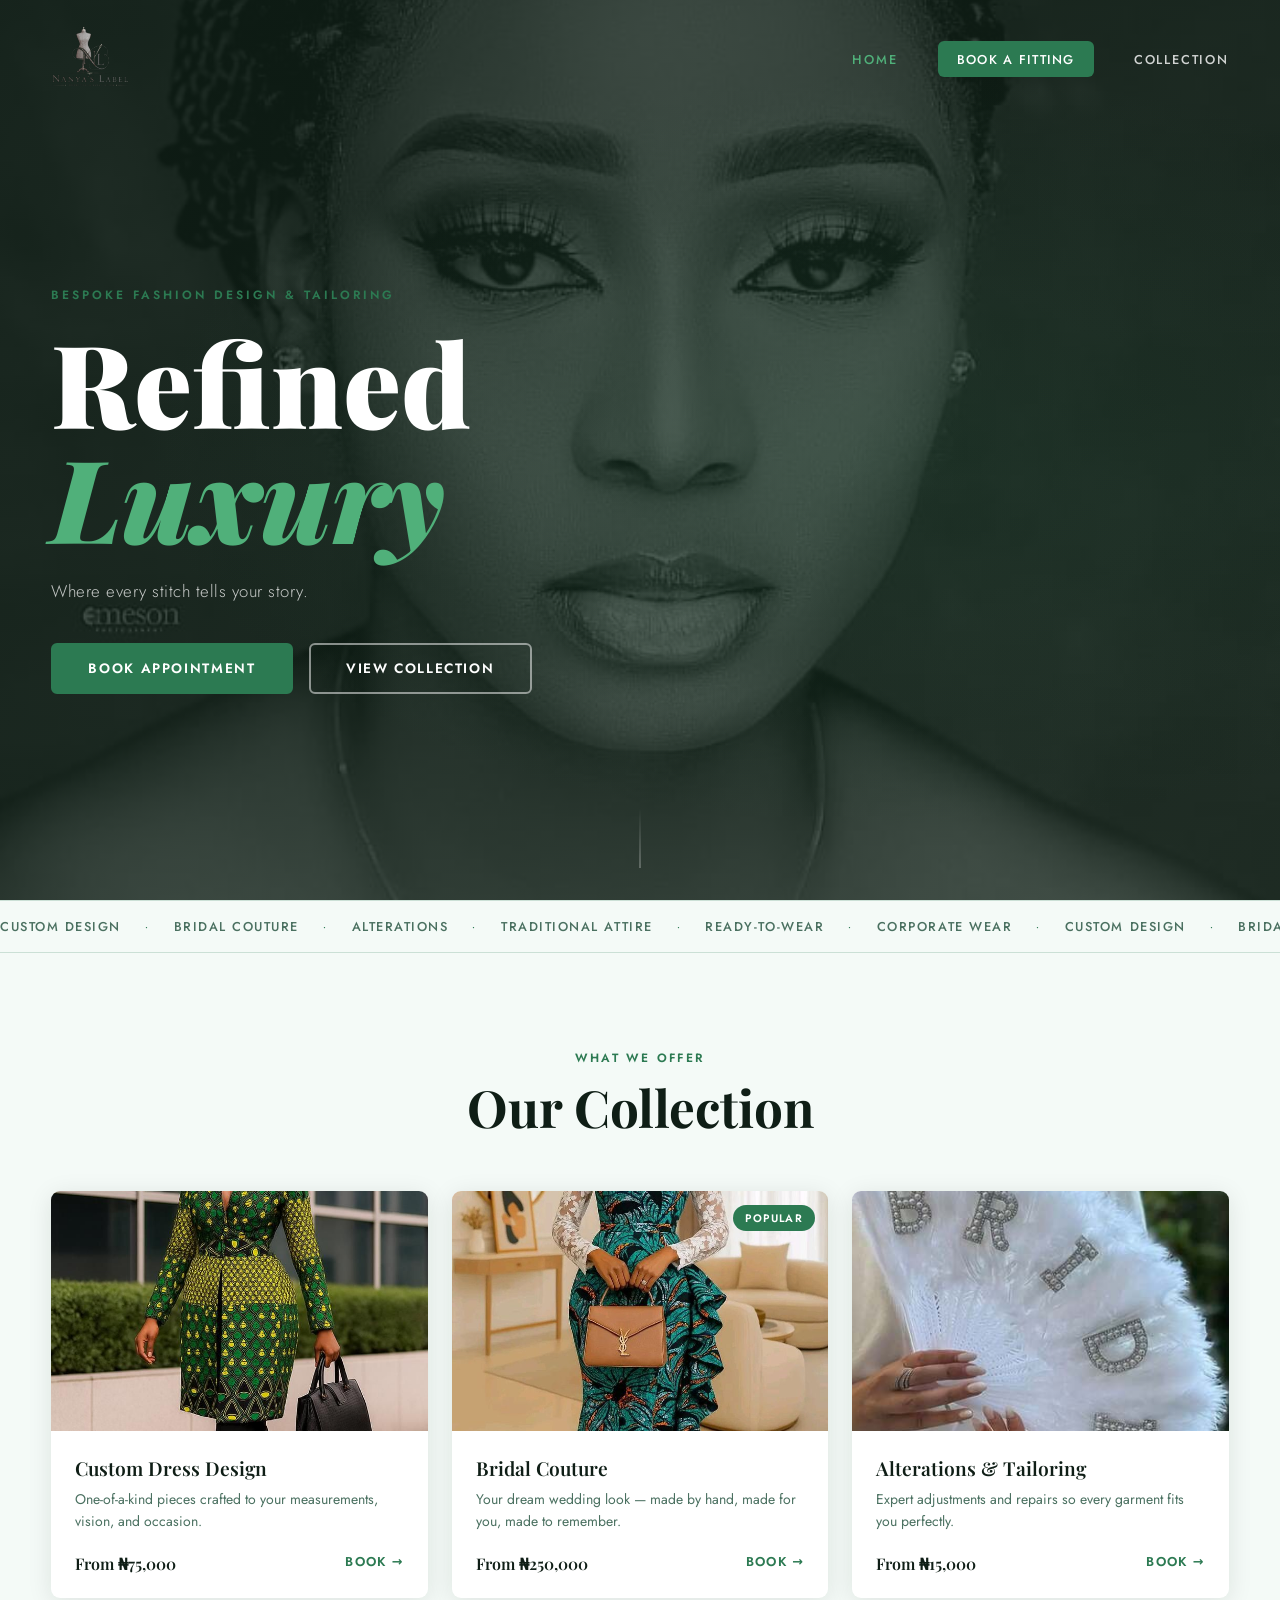
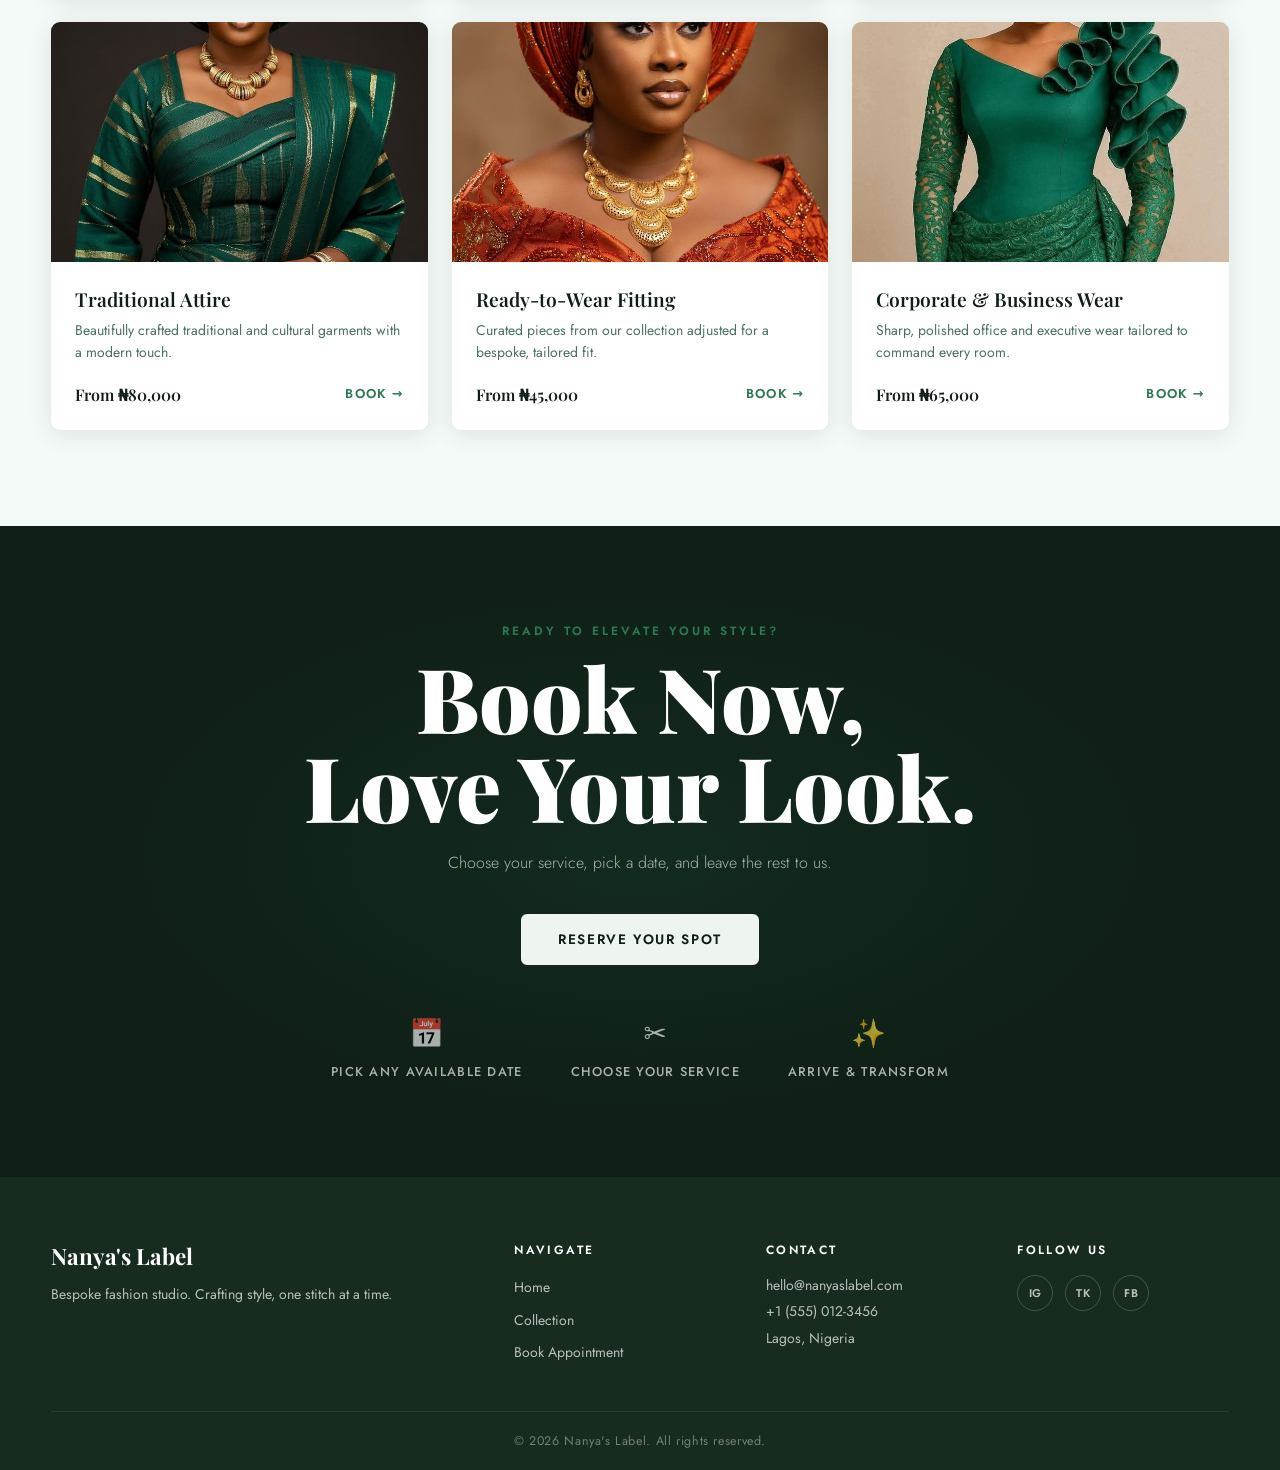
==== frontend/index.html @ 0d831341 "first commit" ====
<!DOCTYPE html>
<html lang="en">
<head>
  <meta charset="UTF-8" />
  <meta name="viewport" content="width=device-width, initial-scale=1.0" />
  <title>Nanya's Label — Refined Luxury</title>
  <link rel="preconnect" href="https://fonts.googleapis.com" />
  <link rel="preconnect" href="https://fonts.gstatic.com" crossorigin />
  <link href="https://fonts.googleapis.com/css2?family=Playfair+Display:ital,wght@0,400;0,600;0,700;0,900;1,400;1,600&family=Jost:wght@300;400;500;600&display=swap" rel="stylesheet" />
  <link rel="stylesheet" href="assets/css/style.css" />
</head>
<body>

  <!-- NAVBAR -->
  <nav class="navbar" id="navbar">
    <div class="nav-container">
      <a href="#home" class="nav-logo"><img src="./assets/white.svg" alt=""></a>
      <button class="nav-toggle" id="navToggle" aria-label="Toggle menu">
        <span></span><span></span><span></span>
      </button>
      <ul class="nav-links" id="navLinks">
        <li><a href="#home" class="nav-link">Home</a></li>
        <li><a href="booking.html" class="nav-link nav-cta">Book A Fitting</a></li>
        <li><a href="#collection" class="nav-link">Collection</a></li>
        <!-- <li><a href="#about" class="nav-link">About</a></li> -->
      </ul>
    </div>
  </nav>

  <!-- HERO -->
  <section class="hero" id="home">
    <div class="hero-overlay"></div>
    <div class="hero-content">
      <p class="hero-eyebrow">Bespoke Fashion Design &amp; Tailoring</p>
      <h1 class="hero-heading">
        Refined<br /><em>Luxury</em>
      </h1>
      <p class="hero-sub">Where every stitch tells your story.</p>
      <div class="hero-actions">
        <a href="booking.html" class="btn btn-primary">Book Appointment</a>
        <a href="#collection" class="btn btn-ghost">View Collection</a>
      </div>
    </div>
    <div class="hero-scroll-hint">
      <span></span>
    </div>
  </section>

  <!-- BEST SELLERS STRIP -->
  <section class="strip">
    <!-- <p class="strip-label">Signature Services</p> -->
    <div class="strip-track">
      <span>Custom Design</span>
      <span class="dot">·</span>
      <span>Bridal Couture</span>
      <span class="dot">·</span>
      <span>Alterations</span>
      <span class="dot">·</span>
      <span>Traditional Attire</span>
      <span class="dot">·</span>
      <span>Ready-to-Wear</span>
      <span class="dot">·</span>
      <span>Corporate Wear</span>
      <span class="dot">·</span>
      <span>Custom Design</span>
      <span class="dot">·</span>
      <span>Bridal Couture</span>
      <span class="dot">·</span>
      <span>Alterations</span>
    </div>
  </section>

  <!-- COLLECTION -->
  <section class="collection" id="collection">
    <div class="container">
      <div class="section-header">
        <p class="section-eyebrow">What We Offer</p>
        <h2 class="section-title">Our Collection</h2>
      </div>
      <div class="collection-grid">

        <article class="service-card">
          <div class="service-card-img" style="background-image: url('./assets/African\ Print\ Longline\ Jacket\ _\ Ankara\ Blazer\,\ Tribal\ Kimono\ Coat.jpg')"></div>
          <div class="service-card-body">
            <h3>Custom Dress Design</h3>
            <p>One-of-a-kind pieces crafted to your measurements, vision, and occasion.</p>
            <div class="service-card-footer">
              <span class="price">From ₦75,000</span>
              <a href="booking.html" class="btn-link">Book →</a>
            </div>
          </div>
        </article>

        <article class="service-card service-card--featured">
          <div class="service-card-img" style="background-image: url('./assets/empress\ fashion\ is\ here\ for\ you\,\ we\ create\ beautiful\ Ankara\ and\ traditional\ attire.jpg')"></div>
          <div class="service-card-badge">Popular</div>
          <div class="service-card-body">
            <h3>Bridal Couture</h3>
            <p>Your dream wedding look — made by hand, made for you, made to remember.</p>
            <div class="service-card-footer">
              <span class="price">From ₦250,000</span>
              <a href="booking.html" class="btn-link">Book →</a>
            </div>
          </div>
        </article>

        <article class="service-card">
          <div class="service-card-img" style="background-image: url('./assets/17403777510bab41fe93fda3cc07fb29b59b26360a_thumbnail_420x.webp')"></div>
          <div class="service-card-body">
            <h3>Alterations &amp; Tailoring</h3>
            <p>Expert adjustments and repairs so every garment fits you perfectly.</p>
            <div class="service-card-footer">
              <span class="price">From ₦15,000</span>
              <a href="booking.html" class="btn-link">Book →</a>
            </div>
          </div>
        </article>

        <article class="service-card">
          <div class="service-card-img" style="background-image: url('./assets/download\ \(15\).jpg')"></div>
          <div class="service-card-body">
            <h3>Traditional Attire</h3>
            <p>Beautifully crafted traditional and cultural garments with a modern touch.</p>
            <div class="service-card-footer">
              <span class="price">From ₦80,000</span>
              <a href="booking.html" class="btn-link">Book →</a>
            </div>
          </div>
        </article>

        <article class="service-card">
          <div class="service-card-img" style="background-image: url('./assets/download\ \(16\).jpg')"></div>
          <div class="service-card-body">
            <h3>Ready-to-Wear Fitting</h3>
            <p>Curated pieces from our collection adjusted for a bespoke, tailored fit.</p>
            <div class="service-card-footer">
              <span class="price">From ₦45,000</span>
              <a href="booking.html" class="btn-link">Book →</a>
            </div>
          </div>
        </article>

        <article class="service-card">
          <div class="service-card-img" style="background-image: url('./assets/download\ \(14\).jpg')"></div>
          <div class="service-card-body">
            <h3>Corporate &amp; Business Wear</h3>
            <p>Sharp, polished office and executive wear tailored to command every room.</p>
            <div class="service-card-footer">
              <span class="price">From ₦65,000</span>
              <a href="booking.html" class="btn-link">Book →</a>
            </div>
          </div>
        </article>

      </div>
    </div>
  </section>

  <!-- CRAFT BANNER -->
  <!-- <section class="banner-pure">
    <div class="banner-pure-inner">
      <p class="banner-pure-eyebrow">Bespoke · Handcrafted</p>
      <h2 class="banner-pure-title">Pure Craft</h2>
      <a href="booking.html" class="btn btn-dark">Book Your Fitting</a>
    </div>
  </section> -->

  <!-- ABOUT -->
  <!-- <section class="about" id="about">
    <div class="about-media">
      <div class="about-img about-img--top" style="background-image: url('https://images.unsplash.com/photo-1503342217505-b0a15ec3261c?w=700&q=80')"></div>
      <div class="about-img about-img--bottom" style="background-image: url('https://images.unsplash.com/photo-1452452787671-6c3db02bef11?w=700&q=80')"></div>
    </div>
    <div class="about-text">
      <p class="section-eyebrow">Our Mission</p>
      <h2 class="about-heading">Crafted with<br /><em>care &amp; intention.</em></h2>
      <p class="about-body">
        At Nanya's Label, we believe every client deserves a look that feels as powerful as it appears.
        We specialise in bespoke fashion design, tailoring, and alterations — built around your
        body, lifestyle, and unique vision.
      </p>
      <p class="about-body">
        Every appointment is a personal consultation. No rush, no shortcuts — just beautiful garments and
        a creative space where your style comes to life.
      </p>
      <a href="booking.html" class="btn btn-primary">Book an Appointment</a>
    </div>
  </section> -->

  <!-- BOOKING CTA -->
  <section class="cta-booking">
    <div class="cta-booking-inner">
      <p class="cta-booking-eyebrow">Ready to Elevate Your Style?</p>
      <h2 class="cta-booking-title">
        Book Now,<br />Love Your Look.
      </h2>
      <p class="cta-booking-sub">Choose your service, pick a date, and leave the rest to us.</p>
      <a href="booking.html" class="btn btn-light">Reserve Your Spot</a>
      <div class="cta-booking-perks">
        <div class="perk">
          <div class="perk-icon">📅</div>
          <p>Pick any available date</p>
        </div>
        <div class="perk">
          <div class="perk-icon">✂️</div>
          <p>Choose your service</p>
        </div>
        <div class="perk">
          <div class="perk-icon">✨</div>
          <p>Arrive &amp; transform</p>
        </div>
      </div>
    </div>
  </section>

  <!-- FOOTER -->
  <footer class="footer">
    <div class="footer-inner container">
      <div class="footer-brand">
        <span class="footer-logo">Nanya's Label</span>
        <p>Bespoke fashion studio. Crafting style, one stitch at a time.</p>
      </div>
      <div class="footer-links">
        <h4>Navigate</h4>
        <ul>
          <li><a href="#home">Home</a></li>
          <li><a href="#collection">Collection</a></li>
          <!-- <li><a href="#about">About</a></li> -->
          <li><a href="booking.html">Book Appointment</a></li>
        </ul>
      </div>
      <div class="footer-contact">
        <h4>Contact</h4>
        <p>hello@nanyaslabel.com</p>
        <p>+1 (555) 012-3456</p>
        <p>Lagos, Nigeria</p>
      </div>
      <div class="footer-social">
        <h4>Follow Us</h4>
        <div class="social-links">
          <a href="#" aria-label="Instagram">IG</a>
          <a href="#" aria-label="TikTok">TK</a>
          <a href="#" aria-label="Facebook">FB</a>
        </div>
      </div>
    </div>
    <div class="footer-bottom">
      <p>&copy; 2026 Nanya's Label. All rights reserved.</p>
    </div>
  </footer>

  <script src="assets/js/main.js"></script>
</body>
</html>
---- frontend/assets/css/style.css ----
/* =============================================
   NANYA'S LABEL — Core Styles
   ============================================= */

/* --- RESET & BASE --- */
*, *::before, *::after { box-sizing: border-box; margin: 0; padding: 0; }

:root {
  --clr-dark:    #0F1E16;
  --clr-dark2:   #172B1F;
  --clr-tan:     #2C7A52;
  --clr-tan-lt:  #50B07A;
  --clr-cream:   #EEF5F1;
  --clr-cream2:  #F4FAF7;
  --clr-white:   #FFFFFF;
  --clr-mid:     #1B5E37;
  --clr-text:    #12201A;
  --clr-muted:   #4A7060;

  --ff-display: 'Playfair Display', Georgia, serif;
  --ff-body:    'Jost', system-ui, sans-serif;

  --ease-out: cubic-bezier(0.22, 1, 0.36, 1);
  --radius:   6px;
  --shadow:   0 4px 24px rgba(15,30,22,.10);
  --shadow-lg:0 12px 48px rgba(15,30,22,.16);
}

html { scroll-behavior: smooth; }

body {
  font-family: var(--ff-body);
  font-weight: 400;
  color: var(--clr-text);
  background: var(--clr-white);
  -webkit-font-smoothing: antialiased;
  overflow-x: hidden;
}

img { display: block; max-width: 100%; }

a { text-decoration: none; color: inherit; }

ul { list-style: none; }

.container {
  width: min(1200px, 92vw);
  margin-inline: auto;
}

/* --- BUTTONS --- */
.btn {
  display: inline-flex;
  align-items: center;
  gap: .5rem;
  padding: .85rem 2.2rem;
  border-radius: var(--radius);
  font-family: var(--ff-body);
  font-size: .85rem;
  font-weight: 600;
  letter-spacing: .12em;
  text-transform: uppercase;
  cursor: pointer;
  border: 2px solid transparent;
  transition: transform .2s var(--ease-out), background .2s, color .2s, border-color .2s, box-shadow .2s;
}
.btn:hover { transform: translateY(-2px); }
.btn:active { transform: translateY(0); }

.btn-primary {
  background: var(--clr-tan);
  color: var(--clr-white);
  border-color: var(--clr-tan);
}
.btn-primary:hover {
  background: var(--clr-mid);
  border-color: var(--clr-mid);
  box-shadow: 0 6px 20px rgba(44,122,82,.35);
}

.btn-ghost {
  background: transparent;
  color: var(--clr-white);
  border-color: rgba(255,255,255,.5);
}
.btn-ghost:hover {
  border-color: var(--clr-white);
  background: rgba(255,255,255,.1);
}

.btn-dark {
  background: var(--clr-dark);
  color: var(--clr-white);
  border-color: var(--clr-dark);
}
.btn-dark:hover {
  background: var(--clr-dark2);
  box-shadow: 0 6px 20px rgba(15,30,22,.35);
}

.btn-light {
  background: var(--clr-cream);
  color: var(--clr-dark);
  border-color: var(--clr-cream);
}
.btn-light:hover {
  background: var(--clr-white);
  box-shadow: 0 6px 20px rgba(255,255,255,.2);
}

.btn-link {
  font-size: .8rem;
  font-weight: 600;
  letter-spacing: .1em;
  text-transform: uppercase;
  color: var(--clr-tan);
  border-bottom: 1px solid transparent;
  transition: border-color .2s, color .2s;
  padding-bottom: 2px;
}
.btn-link:hover { border-color: var(--clr-tan); color: var(--clr-mid); }

/* --- TYPE HELPERS --- */
.section-eyebrow {
  font-family: var(--ff-body);
  font-size: .75rem;
  font-weight: 600;
  letter-spacing: .2em;
  text-transform: uppercase;
  color: var(--clr-tan);
  margin-bottom: .75rem;
}

.section-title {
  font-family: var(--ff-display);
  font-size: clamp(2.2rem, 4vw, 3.2rem);
  font-weight: 700;
  line-height: 1.1;
  color: var(--clr-dark);
}

.section-title em, h2 em {
  font-style: italic;
  color: var(--clr-tan);
}

/* =============================================
   NAVBAR
   ============================================= */
.navbar {
  position: fixed;
  top: 0; left: 0; right: 0;
  z-index: 1000;
  padding: 1.2rem 0;
  transition: background .35s var(--ease-out), box-shadow .35s var(--ease-out), padding .35s var(--ease-out);
}

.navbar--scrolled, .navbar--solid {
  background: var(--clr-dark);
  box-shadow: 0 2px 20px rgba(15,30,22,.25);
  padding: .85rem 0;
}

.nav-container {
  width: min(1200px, 92vw);
  margin-inline: auto;
  display: flex;
  align-items: center;
  justify-content: space-between;
  gap: 2rem;
}

.nav-logo {
  display: inline-flex;
  align-items: center;
  flex-shrink: 0;
  line-height: 0;
}
.nav-logo img {
  height: 78px;
  width: auto;
  display: block;
}

.nav-links {
  display: flex;
  align-items: center;
  gap: 2.5rem;
}

.nav-link {
  font-size: .8rem;
  font-weight: 500;
  letter-spacing: .14em;
  text-transform: uppercase;
  color: rgba(255,255,255,.8);
  transition: color .2s;
  position: relative;
}
.nav-link::after {
  content: '';
  position: absolute;
  bottom: -4px; left: 0;
  width: 0; height: 1px;
  background: var(--clr-tan);
  transition: width .3s var(--ease-out);
}
.nav-link:hover { color: var(--clr-white); }
.nav-link:hover::after { width: 100%; }

.nav-cta {
  background: var(--clr-tan);
  color: var(--clr-white) !important;
  padding: .55rem 1.2rem;
  border-radius: var(--radius);
  letter-spacing: .1em;
}
.nav-cta::after { display: none; }
.nav-cta:hover { background: var(--clr-mid); }
.nav-cta.active { background: var(--clr-mid); }

.nav-toggle {
  display: none;
  flex-direction: column;
  gap: 5px;
  background: none;
  border: none;
  cursor: pointer;
  padding: 4px;
}
.nav-toggle span {
  display: block;
  width: 22px; height: 2px;
  background: var(--clr-white);
  border-radius: 2px;
  transition: transform .3s, opacity .3s;
}

/* =============================================
   HERO
   ============================================= */
.hero {
  position: relative;
  min-height: 100svh;
  display: flex;
  align-items: center;
  background:
    linear-gradient(135deg, rgba(15,30,22,.88) 0%, rgba(23,43,31,.65) 100%),
    url('../1000242530.jpg') center/cover no-repeat;

  background-attachment: fixed;
  padding-top: 80px;
  overflow: hidden;
}

.hero-overlay {
  position: absolute;
  inset: 0;
  background: radial-gradient(ellipse at 70% 50%, rgba(44,122,82,.10) 0%, transparent 60%);
  pointer-events: none;
}

.hero-content {
  position: relative;
  z-index: 2;
  max-width: 700px;
  padding: 0 max(4vw, 1.5rem);
  animation: fadeUp .9s var(--ease-out) both;
}

.hero-eyebrow {
  font-size: .75rem;
  font-weight: 600;
  letter-spacing: .25em;
  text-transform: uppercase;
  color: var(--clr-tan);
  margin-bottom: 1.25rem;
}

.hero-heading {
  font-family: var(--ff-display);
  font-size: clamp(3.5rem, 9vw, 7.5rem);
  font-weight: 900;
  line-height: 1;
  color: var(--clr-white);
  margin-bottom: 1.5rem;
}
.hero-heading em {
  font-style: italic;
  color: var(--clr-tan-lt);
}

.hero-sub {
  font-size: 1.05rem;
  color: rgba(255,255,255,.75);
  margin-bottom: 2.5rem;
  font-weight: 300;
  letter-spacing: .03em;
}

.hero-actions {
  display: flex;
  flex-wrap: wrap;
  gap: 1rem;
  align-items: center;
}

.hero-scroll-hint {
  position: absolute;
  bottom: 2rem; left: 50%;
  transform: translateX(-50%);
  z-index: 2;
}
.hero-scroll-hint span {
  display: block;
  width: 1px; height: 60px;
  background: linear-gradient(to bottom, transparent, rgba(255,255,255,.5));
  margin-inline: auto;
  animation: scrollLine 2s ease-in-out infinite;
}

/* =============================================
   MARQUEE STRIP
   ============================================= */
.strip {
  background: var(--clr-cream2);
  border-top: 1px solid rgba(44,122,82,.2);
  border-bottom: 1px solid rgba(44,122,82,.2);
  padding: 1rem 0;
  overflow: hidden;
  display: flex;
  align-items: center;
  gap: 2rem;
}
.strip-label {
  font-size: .7rem;
  font-weight: 600;
  letter-spacing: .2em;
  text-transform: uppercase;
  color: var(--clr-muted);
  white-space: nowrap;
  padding: 0 1.5rem;
  flex-shrink: 0;
  border-right: 1px solid rgba(44,122,82,.3);
}
.strip-track {
  display: flex;
  gap: 1.5rem;
  align-items: center;
  animation: marquee 20s linear infinite;
  font-size: .8rem;
  font-weight: 500;
  letter-spacing: .12em;
  text-transform: uppercase;
  color: var(--clr-muted);
  white-space: nowrap;
}
.strip-track .dot { color: var(--clr-tan); font-size: .6rem; }

/* =============================================
   COLLECTION
   ============================================= */
.collection {
  background: var(--clr-cream2);
  padding: 6rem 0;
}

.section-header {
  text-align: center;
  margin-bottom: 3.5rem;
}

.collection-grid {
  display: grid;
  grid-template-columns: repeat(auto-fill, minmax(300px, 1fr));
  gap: 1.5rem;
}

.service-card {
  background: var(--clr-white);
  border-radius: calc(var(--radius) * 1.5);
  overflow: hidden;
  box-shadow: var(--shadow);
  transition: transform .35s var(--ease-out), box-shadow .35s var(--ease-out);
  position: relative;
}
.service-card:hover {
  transform: translateY(-6px);
  box-shadow: var(--shadow-lg);
}

.service-card-img {
  height: 240px;
  background-size: cover;
  background-position: center;
  transition: transform .6s var(--ease-out);
}
.service-card:hover .service-card-img { transform: scale(1.04); }

.service-card-badge {
  position: absolute;
  top: .85rem; right: .85rem;
  background: var(--clr-tan);
  color: var(--clr-white);
  font-size: .68rem;
  font-weight: 600;
  letter-spacing: .1em;
  text-transform: uppercase;
  padding: .3rem .75rem;
  border-radius: 100px;
}

.service-card-body {
  padding: 1.5rem;
}
.service-card-body h3 {
  font-family: var(--ff-display);
  font-size: 1.2rem;
  font-weight: 600;
  margin-bottom: .4rem;
  color: var(--clr-dark);
}
.service-card-body p {
  font-size: .875rem;
  color: var(--clr-muted);
  line-height: 1.6;
  margin-bottom: 1.25rem;
}
.service-card-footer {
  display: flex;
  align-items: center;
  justify-content: space-between;
}
.price {
  font-family: var(--ff-display);
  font-size: 1rem;
  font-weight: 600;
  color: var(--clr-dark);
}

/* =============================================
   CRAFT BANNER
   ============================================= */
.banner-pure {
  background:
    linear-gradient(rgba(44,122,82,.88), rgba(44,122,82,.88)),
    url('https://images.unsplash.com/photo-1590736969955-71cc94901144?w=1600&q=80') center/cover no-repeat;
  padding: 6rem 2rem;
  text-align: center;
}
.banner-pure-eyebrow {
  font-size: .7rem;
  font-weight: 600;
  letter-spacing: .3em;
  text-transform: uppercase;
  color: rgba(255,255,255,.8);
  margin-bottom: 1rem;
}
.banner-pure-title {
  font-family: var(--ff-display);
  font-size: clamp(3.5rem, 8vw, 6.5rem);
  font-weight: 900;
  color: var(--clr-white);
  line-height: 1;
  margin-bottom: 2rem;
}

/* =============================================
   ABOUT
   ============================================= */
.about {
  display: grid;
  grid-template-columns: 1fr 1fr;
  min-height: 600px;
}

.about-media {
  display: grid;
  grid-template-columns: 1fr 1fr;
  grid-template-rows: 55% 45%;
  gap: .5rem;
  overflow: hidden;
  min-height: 480px;
}
.about-img {
  background-size: cover;
  background-position: center;
  transition: transform .6s var(--ease-out);
}
.about-img:hover { transform: scale(1.03); }
.about-img--top { grid-column: 1 / 3; }

.about-text {
  background: var(--clr-cream);
  padding: 5rem 4rem;
  display: flex;
  flex-direction: column;
  justify-content: center;
}
.about-heading {
  font-family: var(--ff-display);
  font-size: clamp(2rem, 3.5vw, 2.8rem);
  font-weight: 700;
  line-height: 1.2;
  color: var(--clr-dark);
  margin-bottom: 1.75rem;
}
.about-body {
  font-size: .95rem;
  line-height: 1.8;
  color: var(--clr-muted);
  margin-bottom: 1rem;
}
.about-body:last-of-type { margin-bottom: 2rem; }

/* =============================================
   BOOKING CTA
   ============================================= */
.cta-booking {
  background: var(--clr-dark);
  padding: 6rem 2rem;
  text-align: center;
  position: relative;
  overflow: hidden;
}
.cta-booking::before {
  content: '';
  position: absolute;
  inset: 0;
  background: radial-gradient(ellipse at center, rgba(44,122,82,.14) 0%, transparent 65%);
  pointer-events: none;
}
.cta-booking-inner { position: relative; z-index: 1; }
.cta-booking-eyebrow {
  font-size: .75rem;
  font-weight: 600;
  letter-spacing: .25em;
  text-transform: uppercase;
  color: var(--clr-tan);
  margin-bottom: .75rem;
}
.cta-booking-title {
  font-family: var(--ff-display);
  font-size: clamp(3rem, 7vw, 6rem);
  font-weight: 900;
  line-height: 1;
  color: var(--clr-white);
  margin-bottom: 1.25rem;
}
.cta-booking-sub {
  font-size: 1rem;
  color: rgba(255,255,255,.65);
  margin-bottom: 2.5rem;
  font-weight: 300;
}
.cta-booking-perks {
  display: flex;
  justify-content: center;
  gap: 3rem;
  margin-top: 3rem;
  flex-wrap: wrap;
}
.perk {
  text-align: center;
  color: rgba(255,255,255,.65);
}
.perk-icon {
  font-size: 1.75rem;
  margin-bottom: .5rem;
}
.perk p {
  font-size: .8rem;
  letter-spacing: .1em;
  text-transform: uppercase;
  font-weight: 500;
}

/* =============================================
   FOOTER
   ============================================= */
.footer {
  background: var(--clr-dark2);
  color: rgba(255,255,255,.7);
  padding-top: 4rem;
}
.footer-inner {
  display: grid;
  grid-template-columns: 2fr 1fr 1fr 1fr;
  gap: 2.5rem;
  padding-bottom: 3rem;
  border-bottom: 1px solid rgba(255,255,255,.08);
}
.footer-logo {
  display: block;
  font-family: var(--ff-display);
  font-size: 1.4rem;
  font-weight: 700;
  color: var(--clr-white);
  margin-bottom: .75rem;
}
.footer-brand p { font-size: .875rem; line-height: 1.7; }
.footer h4 {
  font-family: var(--ff-body);
  font-size: .75rem;
  font-weight: 600;
  letter-spacing: .2em;
  text-transform: uppercase;
  color: var(--clr-white);
  margin-bottom: 1rem;
}
.footer-links ul { display: flex; flex-direction: column; gap: .6rem; }
.footer-links a, .footer-contact p {
  font-size: .875rem;
  transition: color .2s;
}
.footer-links a:hover { color: var(--clr-tan); }
.footer-contact p { margin-bottom: .4rem; }
.social-links { display: flex; gap: .75rem; }
.social-links a {
  width: 36px; height: 36px;
  border: 1px solid rgba(255,255,255,.2);
  border-radius: 50%;
  display: flex;
  align-items: center;
  justify-content: center;
  font-size: .7rem;
  font-weight: 600;
  letter-spacing: .05em;
  color: rgba(255,255,255,.7);
  transition: border-color .2s, color .2s, background .2s;
}
.social-links a:hover {
  border-color: var(--clr-tan);
  color: var(--clr-tan);
}
.footer-bottom {
  padding: 1.25rem max(4vw, 1.5rem);
  text-align: center;
  font-size: .78rem;
  color: rgba(255,255,255,.4);
  letter-spacing: .05em;
}

/* =============================================
   ANIMATIONS
   ============================================= */
@keyframes fadeUp {
  from { opacity: 0; transform: translateY(30px); }
  to   { opacity: 1; transform: translateY(0); }
}
@keyframes marquee {
  from { transform: translateX(0); }
  to   { transform: translateX(-50%); }
}
@keyframes scrollLine {
  0%, 100% { opacity: 0; transform: scaleY(0); transform-origin: top; }
  50%       { opacity: 1; transform: scaleY(1); transform-origin: top; }
}
@keyframes spin {
  to { transform: rotate(360deg); }
}

/* INTERSECTION OBSERVER animations */
.reveal {
  opacity: 0;
  transform: translateY(24px);
  transition: opacity .7s var(--ease-out), transform .7s var(--ease-out);
}
.reveal.visible {
  opacity: 1;
  transform: translateY(0);
}
.reveal-delay-1 { transition-delay: .1s; }
.reveal-delay-2 { transition-delay: .2s; }
.reveal-delay-3 { transition-delay: .3s; }

/* =============================================
   RESPONSIVE
   ============================================= */

/* -- Large tablet (≤ 1024px): compress nav gap --- */
@media (max-width: 1024px) {
  .nav-links { gap: 1.75rem; }

  .collection-grid {
    grid-template-columns: repeat(auto-fill, minmax(260px, 1fr));
  }

  .footer-inner {
    grid-template-columns: 1.5fr 1fr 1fr 1fr;
    gap: 2rem;
  }
}

/* -- Tablet (≤ 900px): stack about, 2-col footer --- */
@media (max-width: 900px) {
  .about {
    grid-template-columns: 1fr;
  }
  .about-media {
    height: 380px;
    grid-template-rows: 3fr 2fr;
  }
  .about-text {
    padding: 3.5rem 2.5rem;
  }
  .footer-inner {
    grid-template-columns: 1fr 1fr;
    gap: 2rem;
  }
}

/* -- Mobile nav breakpoint (≤ 768px): hamburger, single-col layouts --- */
@media (max-width: 768px) {
  /* Hamburger nav */
  .nav-links {
    display: none;
    position: fixed;
    top: 0; left: 0; right: 0; bottom: 0;
    background: var(--clr-dark);
    flex-direction: column;
    align-items: flex-start;
    justify-content: center;
    padding: 2rem 2.5rem;
    gap: 2rem;
    z-index: 999;
  }
  .nav-links.open { display: flex; }
  .nav-link { font-size: 1.1rem; letter-spacing: .1em; }
  .nav-cta { font-size: 1rem; padding: .75rem 1.5rem; }
  .nav-toggle { display: flex; z-index: 1000; position: relative; }

  /* Disable parallax — broken on iOS */
  .hero { background-attachment: scroll; }

  /* Hero */
  .hero-content { padding: 0 1.5rem; }
  .hero-actions {
    flex-direction: column;
    align-items: flex-start;
    gap: .875rem;
  }
  .hero-actions .btn { width: 100%; justify-content: center; }

  /* Strip */
  .strip-label { display: none; }

  /* Collection — max 2 columns on tablet */
  .collection { padding: 4rem 0; }
  .collection-grid {
    grid-template-columns: repeat(auto-fill, minmax(240px, 1fr));
  }

  /* About */
  .about-text { padding: 3rem 2rem; }
  .about-media {
    height: 320px;
    grid-template-rows: 60% 40%;
  }

  /* CTA booking */
  .cta-booking { padding: 4.5rem 1.5rem; }
  .cta-booking-perks { gap: 1.5rem; }

  /* Footer */
  .footer { padding-top: 3rem; }
  .footer-inner {
    grid-template-columns: 1fr 1fr;
    gap: 2rem;
    padding-bottom: 2.5rem;
  }
  .footer-brand { grid-column: 1 / -1; }
}

/* -- Small-tablet / large-phone bridge (≤ 580px): collapse before 480px kicks in --- */
@media (max-width: 580px) {
  .collection-grid { grid-template-columns: 1fr; }
  .footer-inner { grid-template-columns: 1fr; gap: 1.5rem; }
  .footer-brand { grid-column: auto; }
  .about-text { padding: 2.5rem 1.5rem; }
  .about-media { height: 240px; }
  .cta-booking { padding: 4rem 1.5rem; }
  .cta-booking-perks { gap: 1.25rem; }
  .banner-pure { padding: 4rem 1.5rem; }
  .section-title { font-size: clamp(1.8rem, 5vw, 2.6rem); }
}

/* -- Small mobile (≤ 480px): 1-col everything --- */
@media (max-width: 480px) {
  /* Hero */
  .hero-heading { font-size: clamp(2.8rem, 13vw, 4.5rem); }
  .hero-scroll-hint { display: none; }
  .hero-content { padding: 0 1.25rem; }

  /* Collection */
  .collection-grid { grid-template-columns: 1fr; }
  .service-card-img { height: 200px; }

  /* Banner */
  .banner-pure { padding: 3.5rem 1.25rem; }
  .banner-pure-title { font-size: clamp(2.6rem, 12vw, 3.8rem); }

  /* About */
  .about-media {
    height: 220px;
    grid-template-rows: 3fr 2fr;
  }
  .about-text { padding: 2.25rem 1.25rem; }

  /* CTA booking perks — 1 row */
  .cta-booking-perks { flex-direction: column; align-items: center; gap: 1.25rem; }
  .cta-booking { padding: 3.5rem 1.25rem; }

  /* Footer — fully single column */
  .footer-inner { grid-template-columns: 1fr; gap: 1.75rem; }
  .footer-brand { grid-column: auto; }
}

/* -- Very small screens (≤ 380px): micro-adjustments --- */
@media (max-width: 380px) {
  .nav-logo { font-size: 1.1rem; }
  .hero-heading { font-size: clamp(2.4rem, 14vw, 3.5rem); }
  .hero-eyebrow { font-size: .68rem; }
  .btn { padding: .75rem 1.5rem; font-size: .78rem; }
  .banner-pure-title { font-size: clamp(2.2rem, 13vw, 3.2rem); }
}
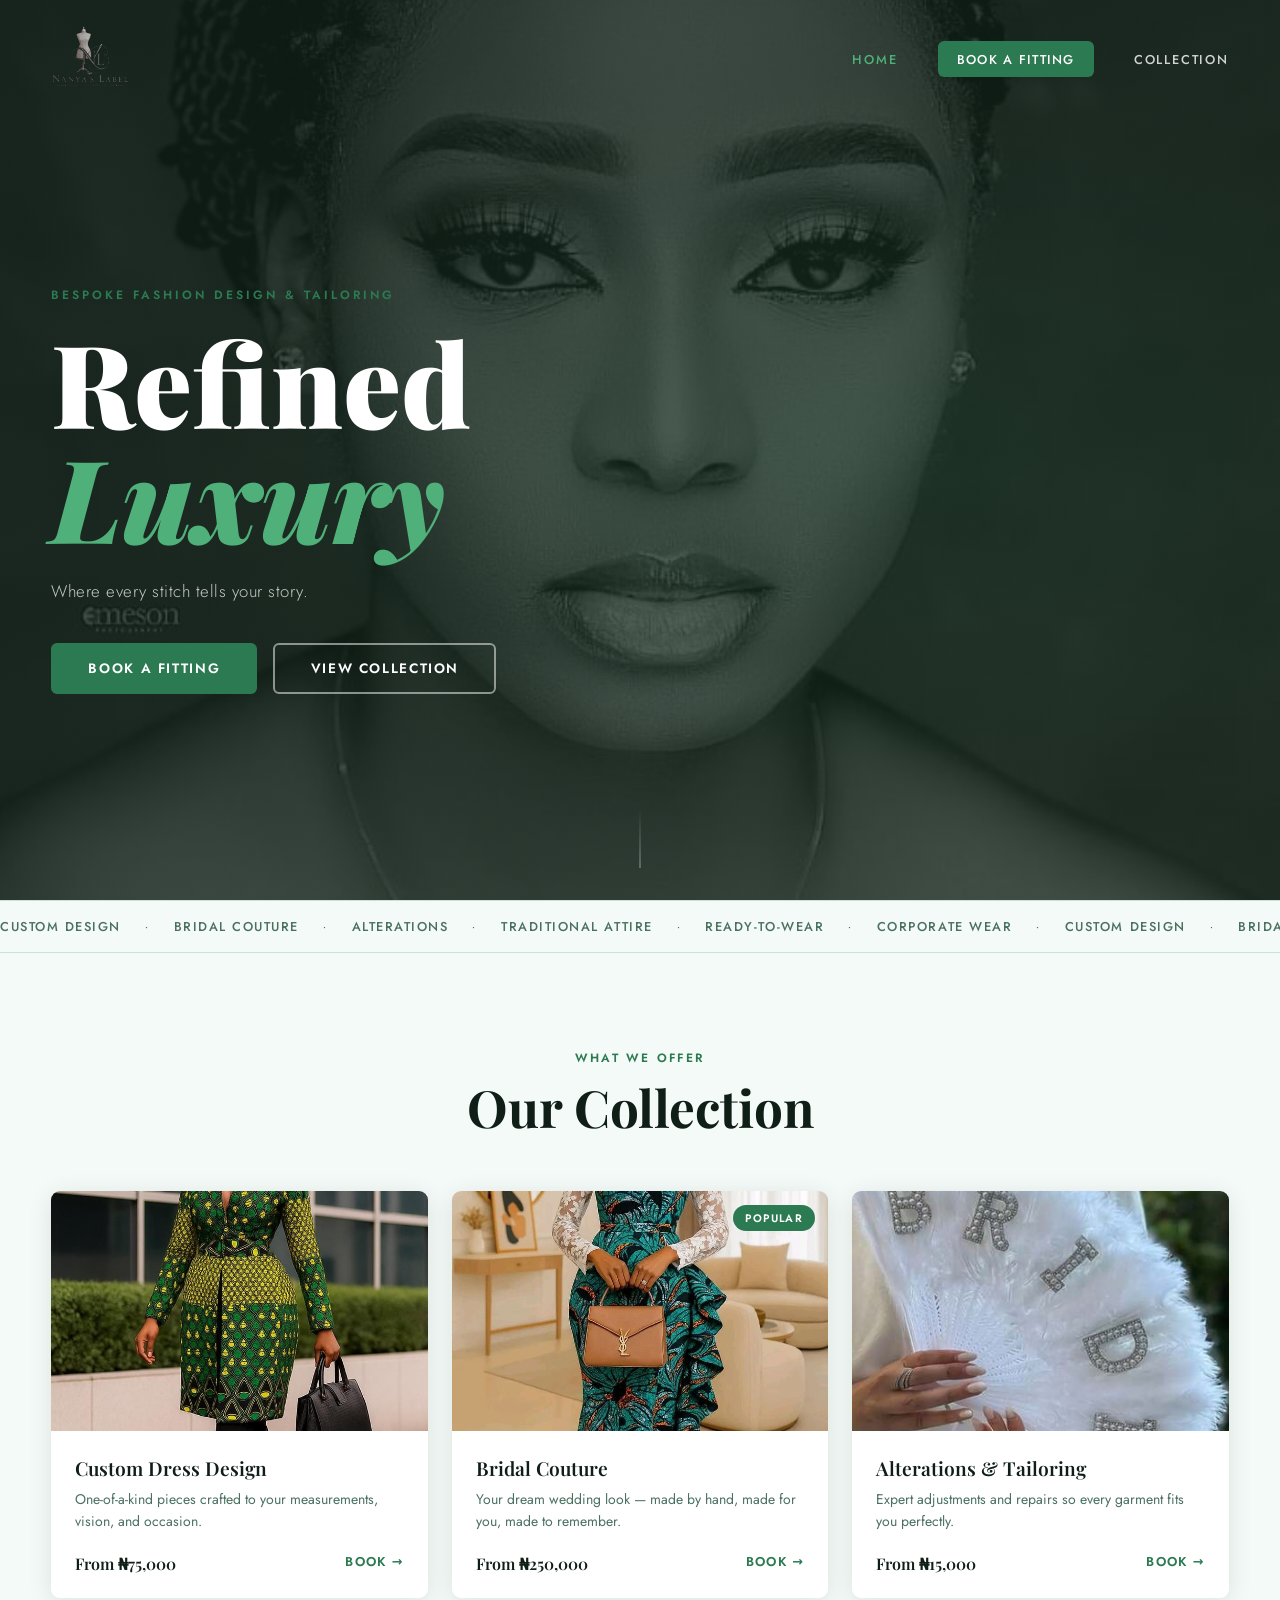
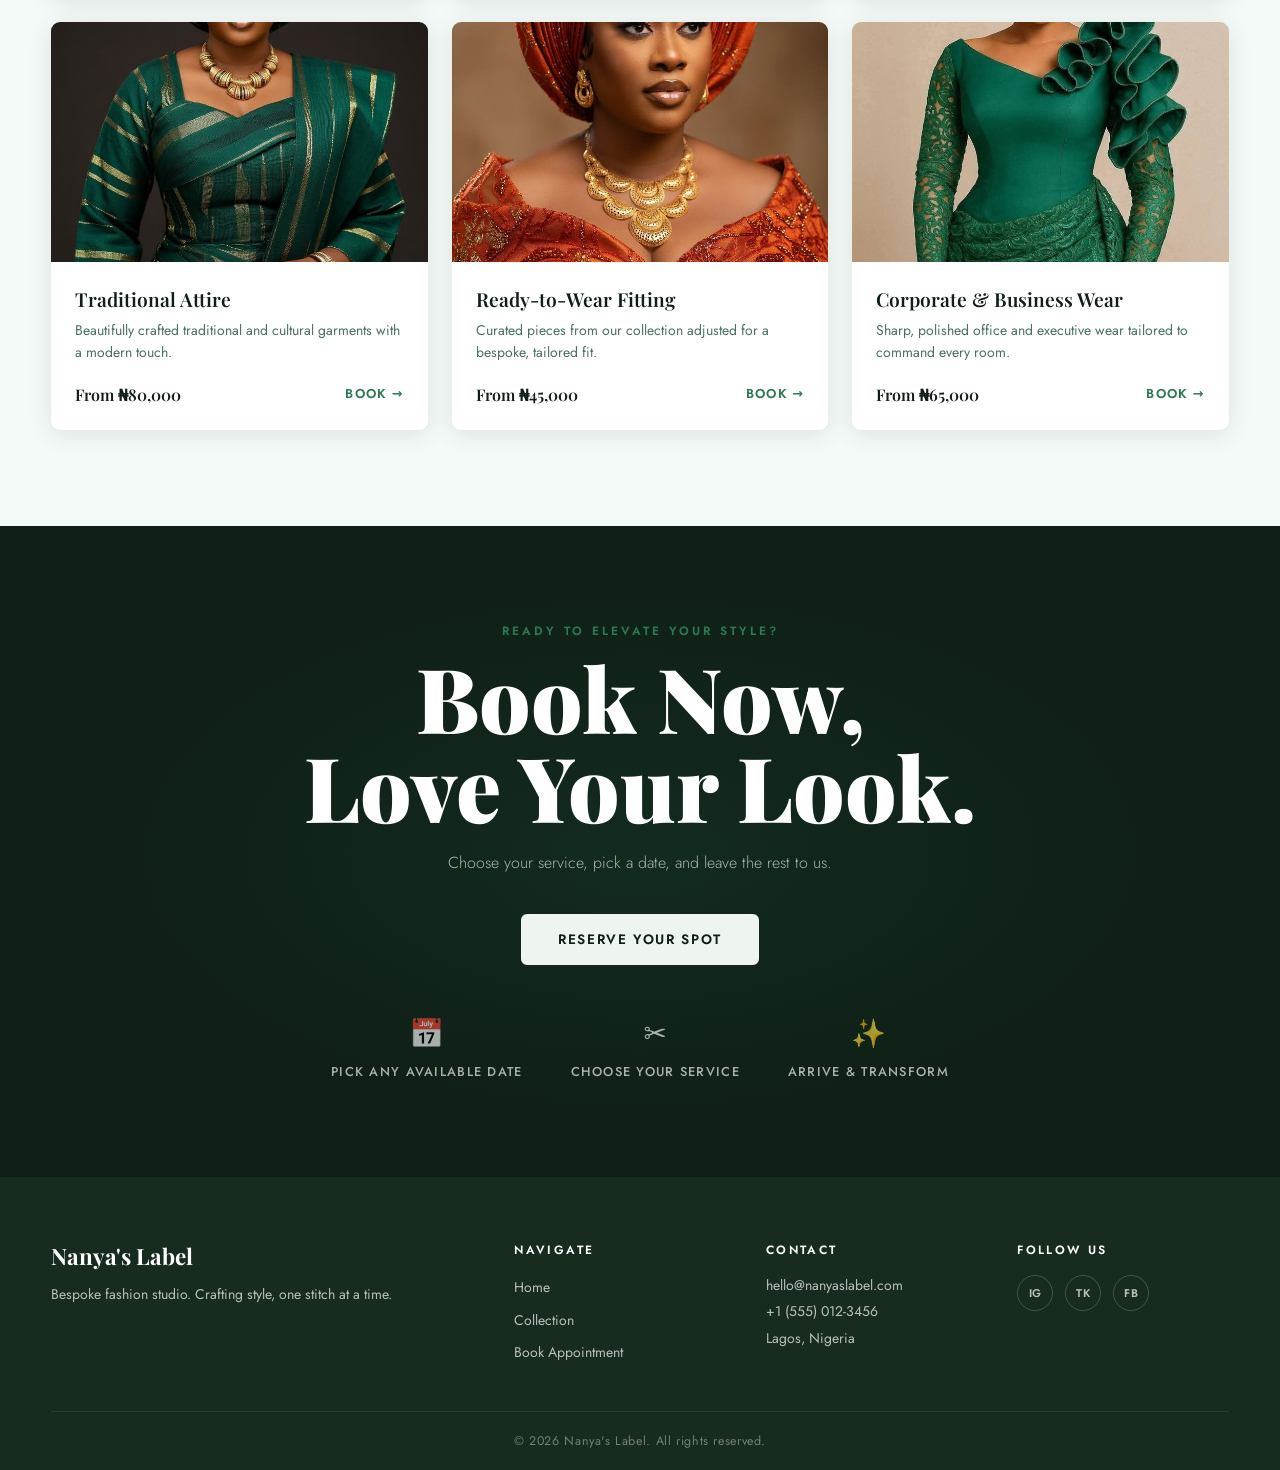
==== commit c290bffb: "another fix" ====
--- a/frontend/index.html
+++ b/frontend/index.html
@@ -37,7 +37,7 @@
       </h1>
       <p class="hero-sub">Where every stitch tells your story.</p>
       <div class="hero-actions">
-        <a href="booking.html" class="btn btn-primary">Book Appointment</a>
+        <a href="booking.html" class="btn btn-primary">Book A Fitting</a>
         <a href="#collection" class="btn btn-ghost">View Collection</a>
       </div>
     </div>
